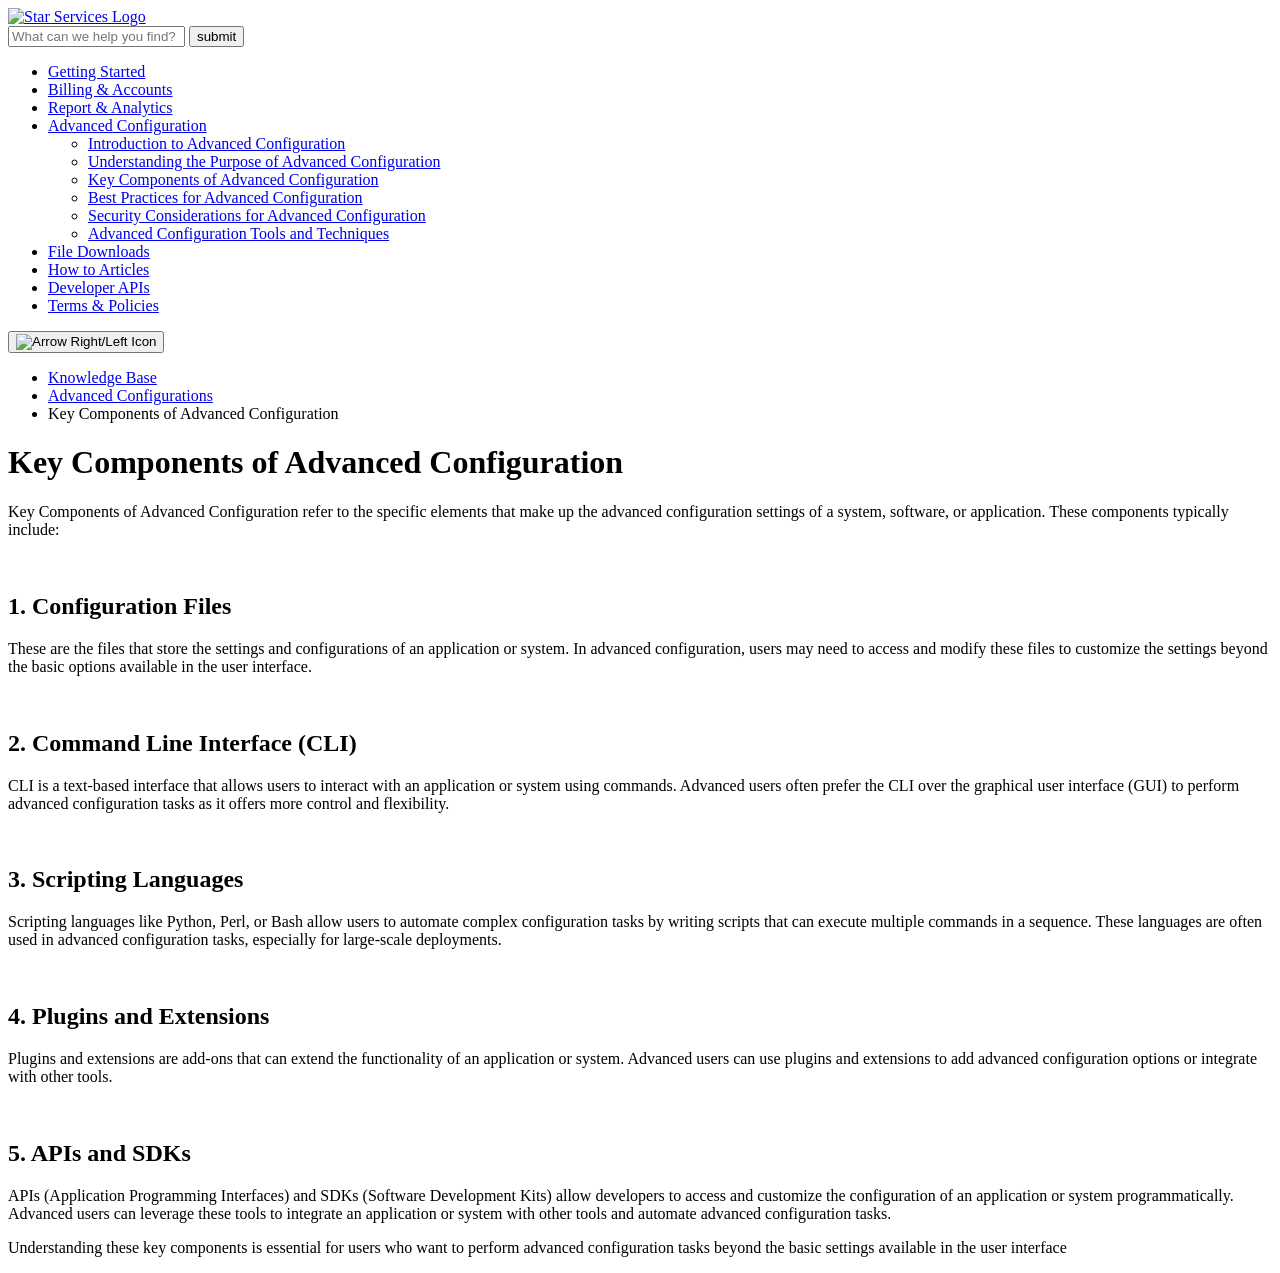
==== details.html @ c3e5d6ce "Add files via upload" ====
<!doctype html>
<html class="no-js" lang="en">
<head>
    <meta charset="utf-8">
    <meta name="description" content="">
    <meta name="viewport" content="width=device-width, initial-scale=1">

    <title>Star Services</title>

    <link rel="stylesheet" href="./css/style.min.css">
</head>
<body>
<main class="site-content">
    <div class="d-flex flex-wrap documentation-page">
        <aside class="documentation-sidebar">
            <div class="documentation-sidebar__logo">
                <a href="./index.html">
                    <img src="./images/logo.svg" height="44" width="123" alt="Star Services Logo">
                </a>
            </div>

            <div class="search-form documentation-sidebar__form">
                <form>
                    <input type="text" placeholder="What can we help you find?">
                    <input type="submit" value="submit">
                </form>
            </div>

            <div class="documentation-sidebar__menu">
                <ul>
                    <li class="menu-item">
                        <a href="#">Getting Started</a>
                    </li>
                    <li class="menu-item">
                        <a href="#">Billing &amp; Accounts</a>
                    </li>
                    <li class="menu-item">
                        <a href="#">Report &amp; Analytics</a>
                    </li>
                    <li class="menu-item menu-item-has-children">
                        <a href="#">Advanced Configuration</a>

                        <ul>
                            <li class="menu-item">
                                <a href="#">Introduction to Advanced Configuration</a>
                            </li>
                            <li class="menu-item">
                                <a href="#">Understanding the Purpose of Advanced Configuration</a>
                            </li>
                            <li class="menu-item current-menu-item">
                                <a href="#">Key Components of Advanced Configuration</a>
                            </li>
                            <li class="menu-item">
                                <a href="#">Best Practices for Advanced Configuration</a>
                            </li>
                            <li class="menu-item">
                                <a href="#">Security Considerations for Advanced Configuration</a>
                            </li>
                            <li class="menu-item">
                                <a href="#">Advanced Configuration Tools and Techniques</a>
                            </li>
                        </ul>
                    </li>
                    <li class="menu-item">
                        <a href="#">File Downloads</a>
                    </li>
                    <li class="menu-item">
                        <a href="#">How to Articles</a>
                    </li>
                    <li class="menu-item">
                        <a href="#">Developer APIs</a>
                    </li>
                    <li class="menu-item">
                        <a href="#">Terms & Policies</a>
                    </li>
                </ul>
            </div>
        </aside>

        <button type="button" class="documentation-sidebar__toggle">
            <img src="./images/arrow-right.svg" alt="Arrow Right/Left Icon" height="30" width="30">
        </button>

        <div class="documentation-content">
            <ul class="breadcrumbs">
                <li>
                    <a href="./index.html">Knowledge Base</a>
                </li>
                <li>
                    <a href="#">Advanced Configurations</a>
                </li>
                <li>Key Components of Advanced Configuration</li>
            </ul>

            <div class="text-content">
                <h1>Key Components of Advanced Configuration</h1>
                <p>Key Components of Advanced Configuration refer to the specific elements that make up the advanced
                    configuration settings of a system, software, or application. These components typically
                    include:</p>

                <br>
                <h2>1. Configuration Files</h2>
                <p>These are the files that store the settings and configurations of an application or system. In
                    advanced configuration, users may need to access and modify these files to customize the settings
                    beyond the basic options available in the user interface.</p>

                <br>
                <h2>2. Command Line Interface (CLI)</h2>
                <p>CLI is a text-based interface that allows users to interact with an application or system using
                    commands. Advanced users often prefer the CLI over the graphical user interface (GUI) to perform
                    advanced configuration tasks as it offers more control and flexibility.</p>

                <br>
                <h2>3. Scripting Languages</h2>
                <p>Scripting languages like Python, Perl, or Bash allow users to automate complex configuration tasks by
                    writing scripts that can execute multiple commands in a sequence. These languages are often used in
                    advanced configuration tasks, especially for large-scale deployments.</p>

                <br>
                <h2>4. Plugins and Extensions</h2>
                <p>Plugins and extensions are add-ons that can extend the functionality of an application or system.
                    Advanced users can use plugins and extensions to add advanced configuration options or integrate
                    with other tools.</p>

                <br>
                <h2>5. APIs and SDKs</h2>
                <p>APIs (Application Programming Interfaces) and SDKs (Software Development Kits) allow developers to
                    access and customize the configuration of an application or system programmatically. Advanced users
                    can leverage these tools to integrate an application or system with other tools and automate
                    advanced configuration tasks.</p>
                <p>Understanding these key components is essential for users who want to perform advanced configuration
                    tasks beyond the basic settings available in the user interface</p>
            </div>
        </div>
    </div>
</main>

<script src="./js/script.min.js"></script>
</body>
</html>
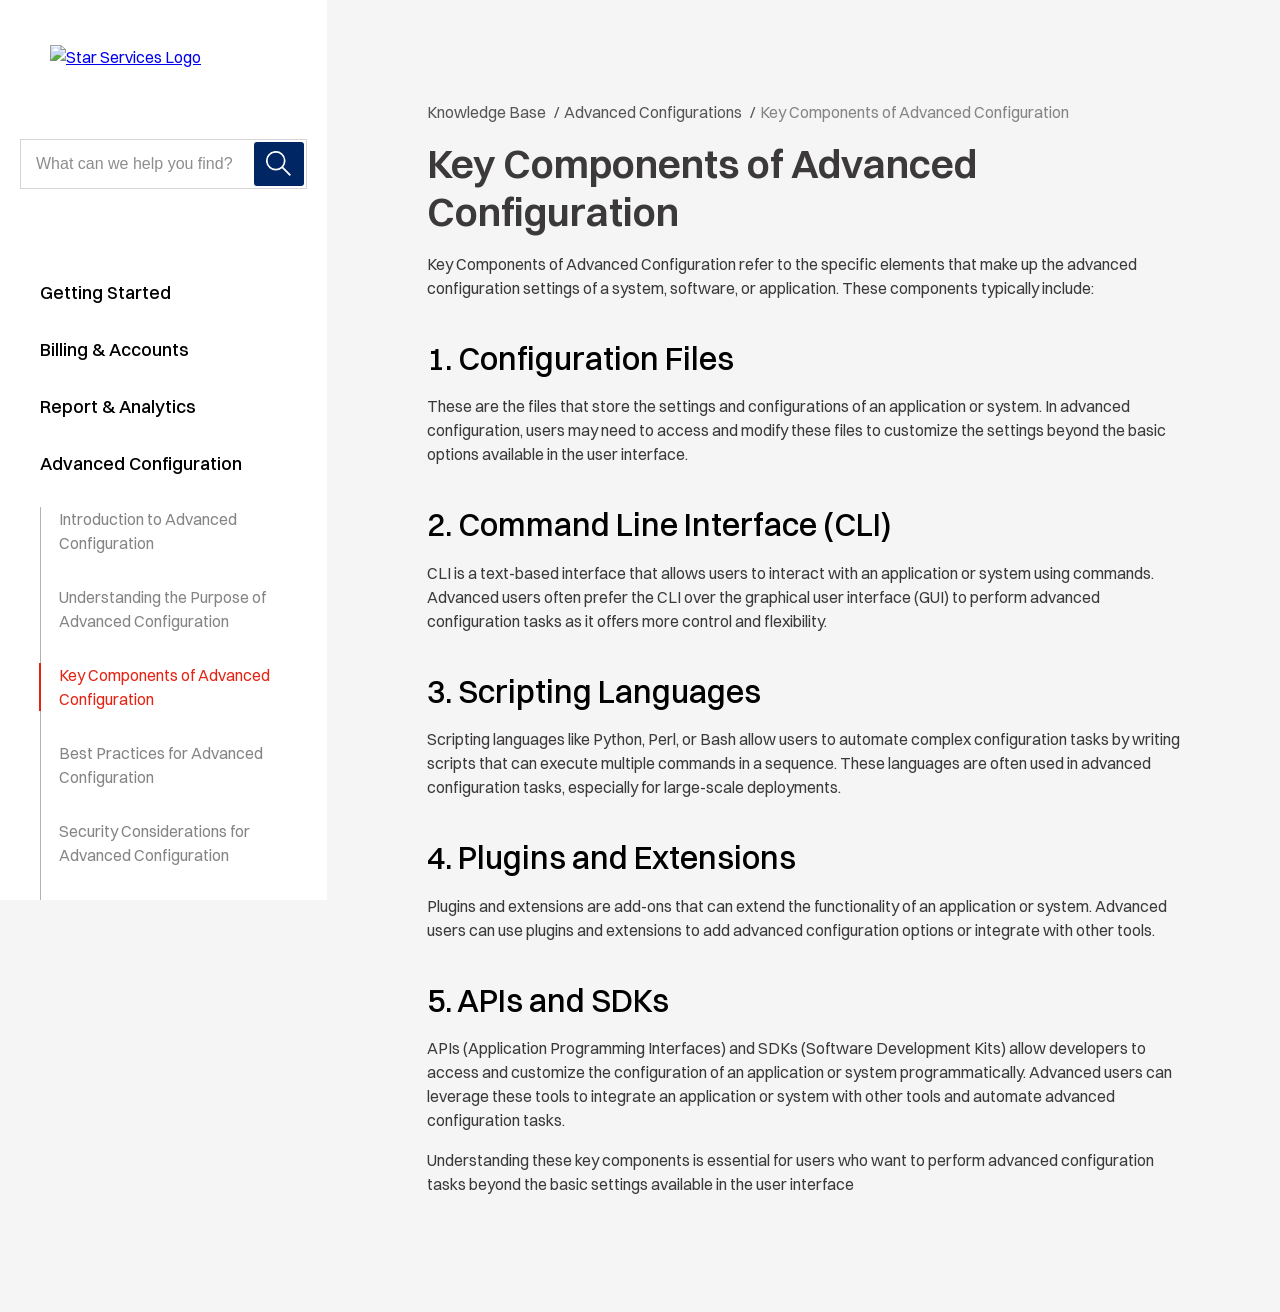
==== commit 17d21206: "Update details.html" ====
--- a/details.html
+++ b/details.html
@@ -5,7 +5,7 @@
     <meta name="description" content="">
     <meta name="viewport" content="width=device-width, initial-scale=1">
 
-    <title>Star Services</title>
+    <title>Astral | Docs</title>
 
     <link rel="stylesheet" href="./css/style.min.css">
 </head>
@@ -15,7 +15,7 @@
         <aside class="documentation-sidebar">
             <div class="documentation-sidebar__logo">
                 <a href="./index.html">
-                    <img src="./images/logo.svg" height="44" width="123" alt="Star Services Logo">
+                    <img src="./images/logo2.svg" height="44" width="123" alt="Star Services Logo">
                 </a>
             </div>
 
@@ -137,4 +137,4 @@
 
 <script src="./js/script.min.js"></script>
 </body>
-</html>+</html>
--- a/css/style.min.css
+++ b/css/style.min.css
@@ -0,0 +1 @@
+*,:after,:before{-webkit-box-sizing:border-box;box-sizing:border-box}html{font-size:100%}body{background-color:#f5f5f5;font-family:"Switzer",sans-serif;font-size:1rem;line-height:1.5;margin:0;padding:0;overflow-x:hidden}.h1,.h2,.h3,.h4,.h5,.h6,h1,h2,h3,h4,h5,h6{margin-top:0;margin-bottom:0.5rem;line-height:1.2}.h1,h1{font-size:calc(1.375rem + 1.5vw)}.h2,h2{font-size:calc(1.325rem + 0.9vw)}.h3,h3{font-size:calc(1.3rem + 0.6vw)}.h4,h4{font-size:calc(1.275rem + 0.3vw)}.h5,h5{font-size:1.25rem}.h6,h6{font-size:1rem}@media screen and (min-width:1200px){.h1,h1{font-size:2.5rem}.h2,h2{font-size:2rem}.h3,h3{font-size:1.75rem}.h4,h4{font-size:1.5rem}}@font-face{font-family:"Switzer";src:url("../webfonts/switzer/Switzer-Medium.woff2") format("woff2"),url("../webfonts/switzer/Switzer-Medium.woff") format("woff");font-weight:500;font-style:normal;font-display:swap}@font-face{font-family:"Switzer";src:url("../webfonts/switzer/Switzer-Semibold.woff2") format("woff2"),url("../webfonts/switzer/Switzer-Semibold.woff") format("woff");font-weight:600;font-style:normal;font-display:swap}@font-face{font-family:"Switzer";src:url("../webfonts/switzer/Switzer-Regular.woff2") format("woff2"),url("../webfonts/switzer/Switzer-Regular.woff") format("woff");font-weight:normal;font-style:normal;font-display:swap}.d-flex{display:-webkit-box;display:-ms-flexbox;display:flex}.flex-wrap{-ms-flex-wrap:wrap;flex-wrap:wrap}.container,.container-fluid{margin:0 auto;padding:0 20px}.container{max-width:1320px}.container-fluid{max-width:1470px}.anchor-overlay{font-size:0;inset:0;position:absolute;z-index:1}.search-form form{height:50px;position:relative}.search-form input[type=text]{border:0.5px solid #d5d5d5;-webkit-box-shadow:none;box-shadow:none;height:100%;display:block;font-size:1rem;padding:0 60px 0 15px;width:100%}.search-form input[type=text]::-webkit-input-placeholder{color:#8D8D8D;opacity:1}.search-form input[type=text]::-moz-placeholder{color:#8D8D8D;opacity:1}.search-form input[type=text]:-ms-input-placeholder{color:#8D8D8D;opacity:1}.search-form input[type=text]::-ms-input-placeholder{color:#8D8D8D;opacity:1}.search-form input[type=text]::placeholder{color:#8D8D8D;opacity:1}.search-form input[type=text]:focus{-webkit-box-shadow:0 0 9px 1px rgba(0,0,0,0.06);box-shadow:0 0 9px 1px rgba(0,0,0,0.06);outline:none}.search-form input[type=submit]{background-color:#002664;background-image:url(../images/magnify-glass.svg);background-position:center;background-repeat:no-repeat;border:0;border-radius:3px;bottom:3px;cursor:pointer;font-size:0;position:absolute;-webkit-transition:300ms background-color linear;transition:300ms background-color linear;right:3px;top:3px;width:50px}.search-form input[type=submit]:hover{background-color:rgba(0,38,100,0.85)}.breadcrumbs{color:#868484;display:-webkit-box;display:-ms-flexbox;display:flex;-ms-flex-wrap:wrap;flex-wrap:wrap;list-style-type:none;margin-top:0;padding-left:0}.breadcrumbs li:not(:last-of-type):after{content:"/";color:#575656;margin:0 5px}.breadcrumbs a{color:#575656;text-decoration:none}.breadcrumbs a:hover{color:#000000}.text-content{color:#3B3939}.text-content h2,.text-content h3,.text-content h4,.text-content h5,.text-content h6{color:#010101;font-weight:500}@media screen and (min-width:576px){.search-form:not(.documentation-sidebar__form) form{height:68px}.search-form:not(.documentation-sidebar__form) input[type=text]{padding:0 75px 0 22px}.search-form:not(.documentation-sidebar__form) input[type=submit]{bottom:6px;width:58px;right:9px;top:6px}}.site-header{margin:0 0 30px;padding:20px 0}@media screen and (min-width:576px){.site-header{margin:0 0 9px;padding:45px 0}}.search-helper{text-align:center}.search-helper__inner{max-width:690px;margin:0 auto}.search-helper .search-form{margin:20px 0 0}@media screen and (min-width:576px){.search-helper .search-form{margin:32px 0 0}}@media screen and (min-width:992px){.search-helper h2{font-size:44px}}.documentation-links{margin:30px 0}.documentation-links__inner>.row{display:-ms-grid;display:grid;-ms-grid-columns:1fr;grid-template-columns:1fr;grid-row-gap:20px}.documentation-links__single{background-color:#ffffff;border-radius:15px;-webkit-box-shadow:0 0 6px rgba(0,0,0,0.05);box-shadow:0 0 6px rgba(0,0,0,0.05);display:-webkit-box;display:-ms-flexbox;display:flex;-webkit-box-orient:vertical;-webkit-box-direction:normal;-ms-flex-direction:column;flex-direction:column;height:100%;padding:45px 32px;position:relative;-webkit-transition:300ms -webkit-box-shadow linear;transition:300ms -webkit-box-shadow linear;transition:300ms box-shadow linear;transition:300ms box-shadow linear,300ms -webkit-box-shadow linear}.documentation-links__single:hover{-webkit-box-shadow:0 16px 64px -16px rgba(0,0,0,0.2);box-shadow:0 16px 64px -16px rgba(0,0,0,0.2)}.documentation-links__icon{margin:0 0 33px}.documentation-links__content>h2{font-size:22px}.documentation-links__content>p{color:#888888;margin-right:-10px}.documentation-links__content>p:last-of-type{margin-bottom:0}@media screen and (min-width:576px){.documentation-links{margin:60px 0}.documentation-links__inner>.row{-ms-grid-columns:1fr 38px 1fr;grid-template-columns:1fr 1fr;grid-gap:38px}.documentation-links__icon{margin:0 0 53px}.documentation-links__content>h2{margin:0 0 16px}}@media screen and (min-width:992px){.documentation-links{margin:150px 0 60px}.documentation-links__inner>.row{-ms-grid-columns:1fr 38px 1fr 38px 1fr;grid-template-columns:1fr 1fr 1fr}}@media screen and (min-width:1200px){.documentation-links__inner>.row{-ms-grid-columns:1fr 38px 1fr 38px 1fr 38px 1fr;grid-template-columns:1fr 1fr 1fr 1fr}}.documentation-sidebar{background-color:#ffffff;bottom:0;left:0;min-height:100vh;padding:20px;max-width:327px;overflow-y:auto;position:fixed;scrollbar-width:none;-ms-overflow-style:none;top:0;-webkit-transform:translateX(-327px);transform:translateX(-327px);-webkit-transition:300ms -webkit-transform linear;transition:300ms -webkit-transform linear;transition:300ms transform linear;transition:300ms transform linear,300ms -webkit-transform linear;width:100%}.documentation-sidebar::-webkit-scrollbar{width:0}.documentation-sidebar::-webkit-scrollbar-thumb{background-color:transparent}.documentation-sidebar__logo{margin-bottom:50px}.documentation-sidebar__toggle{background-color:transparent;border:0;cursor:pointer;display:inline-block;position:fixed;-webkit-transform:translate(5px,10px) rotate(0);transform:translate(5px,10px) rotate(0);-webkit-transition:300ms -webkit-transform linear;transition:300ms -webkit-transform linear;transition:300ms transform linear;transition:300ms transform linear,300ms -webkit-transform linear}.documentation-sidebar__menu{margin-top:50px;padding-left:20px}.documentation-sidebar__menu ul{padding-left:0;list-style-type:none}.documentation-sidebar__menu>ul{font-weight:500;font-size:18px}.documentation-sidebar__menu>ul ul{border-left:1.5px solid #B2B2B2;color:#868484;font-size:16px;font-weight:normal;margin-top:30px;padding-left:18px}.documentation-sidebar__menu .menu-item{margin-bottom:30px;position:relative}.documentation-sidebar__menu .menu-item:hover>a{color:#E42313}.documentation-sidebar__menu .current-menu-item:before{border-left:2px solid #E42313;content:"";position:absolute;top:0;left:-20px;bottom:0}.documentation-sidebar__menu .current-menu-item>a{color:#E42313}.documentation-sidebar__menu a{color:inherit;text-decoration:none;-webkit-transition:300ms color linear;transition:300ms color linear}.documentation-sidebar.is-open{-webkit-transform:translateX(0);transform:translateX(0)}.documentation-sidebar.is-open~.documentation-sidebar__toggle{-webkit-transform:translate(275px,20px) rotate(-180deg);transform:translate(275px,20px) rotate(-180deg)}@media screen and (min-width:1200px){.documentation-sidebar{-webkit-transform:translateX(0);transform:translateX(0);padding:45px 20px}.documentation-sidebar__logo{margin-bottom:70px;padding-left:30px}.documentation-sidebar__toggle{display:none}.documentation-sidebar__menu{margin-top:90px}}.documentation-content{padding:50px 20px 20px 20px;max-width:1140px;width:100%}@media screen and (min-width:1200px){.documentation-content{margin-left:327px;padding:100px;width:calc(100% - 327px)}}
